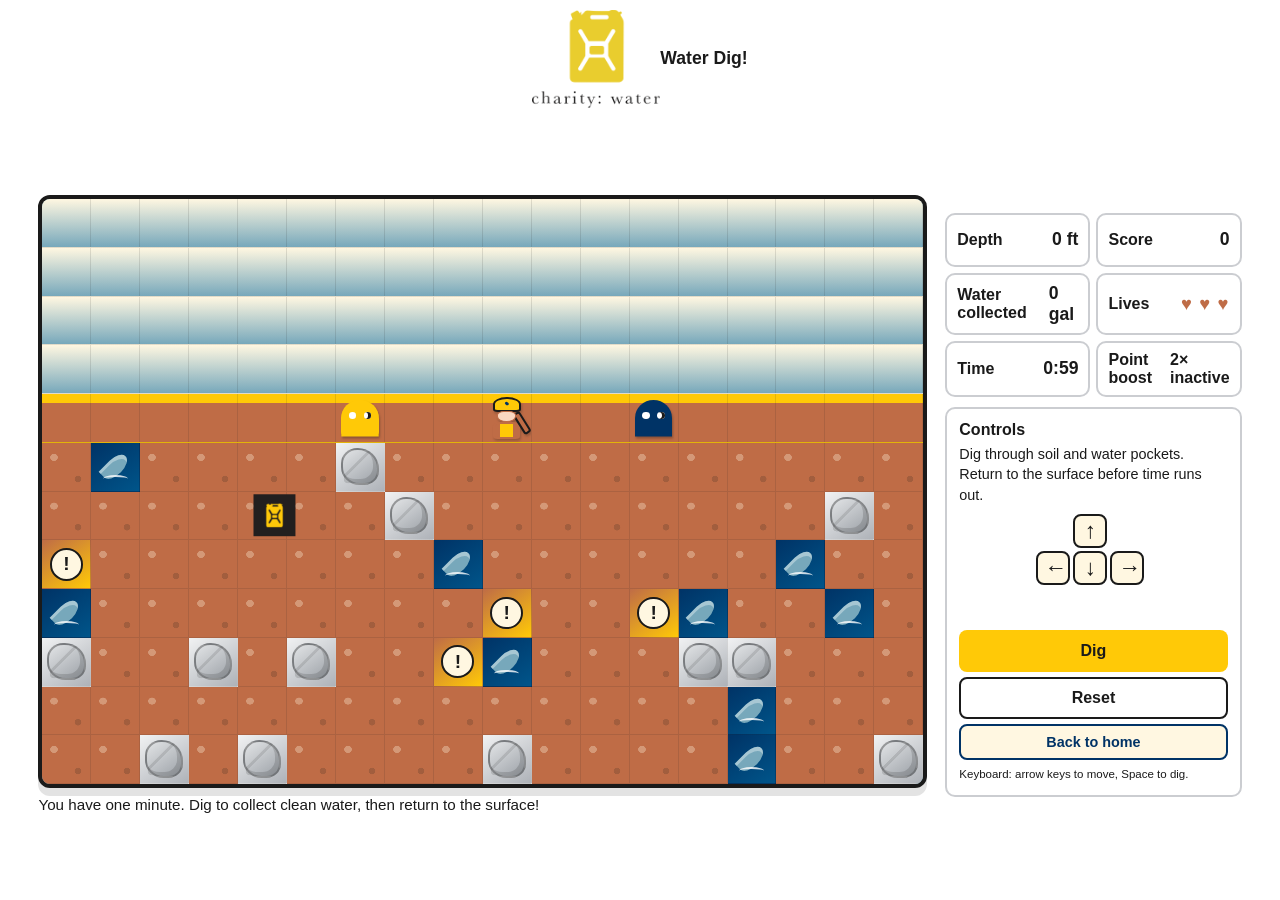
==== game.html @ 1dd49e78 "Initial commit" ====
<!DOCTYPE html>
<html lang="en">
<head>
    <meta charset="UTF-8">
    <meta name="viewport" content="width=device-width, initial-scale=1.0">
    <meta name="theme-color" content="#ffffff">
    <title>Water Dig! - charity: water</title>
    <link rel="stylesheet" href="styles.css">
    <link rel="stylesheet" href="game.css">
</head>
<body class="game-page">
    <header class="site-header game-header">
        <a class="wordmark" href="index.html">
            <img src="img/cw_logo.png" alt="charity: water home">
        </a>
        <span class="game-title">Water Dig!</span>
    </header>

    <main class="game-layout">
        <section class="play-area" aria-labelledby="game-heading">
            <h1 id="game-heading" class="visually-hidden">Dig for water</h1>
            <div class="game-stage">
                <div id="game-board" class="game-board" role="grid" aria-label="Underground digging game board"></div>
                <img id="moving-water-can" class="moving-water-can" src="img/water-can.png" alt="Water can">
                <p id="donation-notice" class="donation-notice" role="status" aria-live="polite" hidden>
                    Donation received! +1,000 points
                </p>
                <p id="game-alert" class="game-alert" role="alert" aria-live="assertive" hidden></p>
                <div id="game-overlay" class="game-overlay" hidden>
                    <h2 id="end-title"></h2>
                    <p id="end-message"></p>
                    <button class="overlay-button" type="button" data-reset-game>Play again</button>
                    <a class="overlay-link" href="index.html">Back to home</a>
                </div>
            </div>
            <p id="game-message" class="game-message" role="status" aria-live="polite">
                You have one minute. Dig to collect clean water, then return to the surface!
            </p>
        </section>

        <aside class="game-sidebar" aria-label="Game status and controls">
            <section class="stats-panel" aria-label="Game stats">
                <div class="stat-card">
                    <span class="stat-label">Depth</span>
                    <span id="depth-value" class="stat-value">0 ft</span>
                </div>
                <div class="stat-card">
                    <span class="stat-label">Score</span>
                    <span id="score-value" class="stat-value">0</span>
                </div>
                <div class="stat-card">
                    <span class="stat-label">Water collected</span>
                    <span id="gallons-value" class="stat-value">0 gal</span>
                </div>
                <div class="stat-card">
                    <span class="stat-label">Lives</span>
                    <span id="lives-value" class="stat-value lives-value">♥ ♥ ♥</span>
                </div>
                <div class="stat-card">
                    <span class="stat-label">Time</span>
                    <span id="time-value" class="stat-value">1:00</span>
                </div>
                <div class="stat-card points-boost-card">
                    <span class="stat-label">Point boost</span>
                    <span id="points-boost-value" class="stat-value points-boost-value">2× inactive</span>
                </div>
            </section>

            <section class="controls-panel" aria-labelledby="controls-heading">
                <h2 id="controls-heading">Controls</h2>
                <p>Dig through soil and water pockets. Return to the surface before time runs out.</p>
                <div class="direction-pad" aria-label="Movement controls">
                    <button class="control-button up-control" type="button" data-direction="up" aria-label="Move up">&uarr;</button>
                    <button class="control-button left-control" type="button" data-direction="left" aria-label="Move left">&larr;</button>
                    <button class="control-button down-control" type="button" data-direction="down" aria-label="Move down">&darr;</button>
                    <button class="control-button right-control" type="button" data-direction="right" aria-label="Move right">&rarr;</button>
                </div>
                <div class="control-actions">
                    <button id="dig-button" class="dig-button" type="button">Dig</button>
                    <button class="reset-button" type="button" data-reset-game>Reset</button>
                    <a class="home-control-button" href="index.html">Back to home</a>
                </div>
                <p class="keyboard-hint">Keyboard: arrow keys to move, Space to dig.</p>
            </section>
        </aside>
    </main>

    <script src="game.js"></script>
</body>
</html>
---- styles.css ----
:root {
    --cw-yellow: #ffc907;
    --cw-navy: #003366;
    --cw-light-blue: #77a8bb;
    --cw-cream: #fff7e1;
    --cw-charcoal: #1a1a1a;
    --cw-rust: #bf6c46;
    --cw-gray: #cbcdd1;
    color-scheme: light;
    font-family: Arial, Helvetica, sans-serif;
    color: var(--cw-charcoal);
    background: #fff;
    font-synthesis: none;
}

* {
    box-sizing: border-box;
}

body {
    min-height: 100vh;
    margin: 0;
    padding: 0 5%;
}

.site-header {
    padding: 30px 0;
}

.wordmark {
    margin: 0;
    line-height: 0;
}

.wordmark img {
    display: block;
    width: clamp(130px, 16vw, 190px);
    height: auto;
}

.donate-button img {
    display: block;
    width: min(56%, 116px);
    height: auto;
    padding: 2px 4px;
    border-radius: 3px;
    background: #fff;
}

.home-screen {
    display: grid;
    grid-template-columns: minmax(0, 1.8fr) minmax(260px, 0.72fr);
    align-items: center;
    gap: clamp(24px, 4vw, 64px);
    max-width: 1400px;
    min-height: calc(100vh - 110px);
    margin: 0 auto;
    padding: 0 0 56px;
}

.image-space {
    min-height: 380px;
}

.title-image {
    display: block;
    width: 100%;
    height: auto;
    object-fit: contain;
}

.menu {
    display: flex;
    flex-direction: column;
    gap: 14px;
}

.menu-button {
    display: flex;
    min-height: 58px;
    align-items: center;
    justify-content: center;
    gap: 14px;
    border: 0;
    border-radius: 8px;
    color: var(--cw-charcoal);
    font: inherit;
    font-size: 1.05rem;
    font-weight: 700;
    text-decoration: none;
}

.start-button {
    justify-content: space-between;
    padding: 0 22px;
    background: var(--cw-yellow);
    cursor: pointer;
}

.start-button:hover {
    background: var(--cw-navy);
    color: #fff;
}

.arrow {
    font-size: 1.6rem;
    line-height: 1;
}

.leaderboard-button {
    position: relative;
    padding: 0 18px;
    background: var(--cw-gray);
    color: var(--cw-charcoal);
    cursor: not-allowed;
}

.coming-soon {
    font-size: 0.75rem;
    font-weight: 600;
}

.secondary-actions {
    display: grid;
    grid-template-columns: 1fr 1fr;
    gap: 14px;
    margin-top: 8px;
}

.secondary-button {
    padding: 0 12px;
    background: var(--cw-navy);
    color: #fff;
    cursor: pointer;
}

.secondary-button:hover {
    background: var(--cw-light-blue);
    color: var(--cw-charcoal);
}

.menu-button:focus-visible {
    outline: 3px solid var(--cw-navy);
    outline-offset: 3px;
}

@media (max-width: 700px) {
    body {
        padding: 0 6%;
    }

    .site-header {
        padding: 24px 0 12px;
    }

    .home-screen {
        grid-template-columns: 1fr;
        gap: 18px;
        min-height: auto;
        padding: 0 0 40px;
    }

    .image-space {
        min-height: min(48vh, 420px);
    }
}
---- game.css ----
.game-page {
    display: flex;
    height: 100dvh;
    min-height: 0;
    flex-direction: column;
    overflow: hidden;
    padding: 0 3%;
}

.game-header {
    display: flex;
    max-width: 1600px;
    align-items: center;
    justify-content: space-between;
    margin: 0 auto;
    flex: 0 0 auto;
    padding: 10px 0;
}

.game-header .wordmark {
    color: inherit;
    text-decoration: none;
}

.game-header .wordmark img {
    width: clamp(100px, 10vw, 130px);
}

.success-header .wordmark img {
    width: clamp(115px, 13vw, 160px);
}

.game-title {
    color: var(--cw-charcoal);
    font-size: 1.1rem;
    font-weight: 700;
}

.visually-hidden {
    position: absolute;
    width: 1px;
    height: 1px;
    overflow: hidden;
    clip: rect(0, 0, 0, 0);
    white-space: nowrap;
    clip-path: inset(50%);
}

.game-layout {
    display: grid;
    min-height: 0;
    flex: 1 1 auto;
    grid-template-columns: minmax(0, 3fr) minmax(250px, 1fr);
    align-items: center;
    gap: 18px;
    max-width: 1600px;
    margin: 0 auto;
    padding-bottom: 8px;
}

.play-area {
    min-width: 0;
}

.game-stage {
    position: relative;
    overflow: hidden;
    width: min(100%, calc(150dvh - 165px));
    aspect-ratio: 3 / 2;
    border: 4px solid var(--cw-charcoal);
    border-radius: 12px;
    background: var(--cw-light-blue);
    box-shadow: 0 8px 0 rgb(26 26 26 / 12%);
}

.moving-water-can {
    position: absolute;
    z-index: 3;
    top: 0;
    left: 0;
    width: clamp(26px, 4vw, 42px);
    height: auto;
    pointer-events: none;
    user-select: none;
    will-change: transform;
}

.donation-notice {
    position: absolute;
    z-index: 4;
    top: 12px;
    left: 50%;
    transform: translateX(-50%);
    margin: 0;
    padding: 10px 16px;
    border: 2px solid var(--cw-navy);
    border-radius: 8px;
    background: var(--cw-cream);
    color: var(--cw-navy);
    font-weight: 800;
    text-align: center;
    box-shadow: 0 3px 8px rgb(26 26 26 / 20%);
    white-space: nowrap;
}

.game-alert {
    position: absolute;
    z-index: 4;
    top: 12px;
    left: 50%;
    transform: translateX(-50%);
    max-width: calc(100% - 24px);
    margin: 0;
    padding: 10px 16px;
    border: 2px solid var(--cw-rust);
    border-radius: 8px;
    background: var(--cw-cream);
    color: var(--cw-charcoal);
    font-weight: 800;
    text-align: center;
    box-shadow: 0 3px 8px rgb(26 26 26 / 20%);
}

.donation-notice[hidden] {
    display: none;
}

.game-alert[hidden] {
    display: none;
}

.game-board {
    display: grid;
    width: 100%;
    height: 100%;
    grid-template-columns: repeat(18, minmax(0, 1fr));
    grid-template-rows: repeat(12, minmax(0, 1fr));
}

.tile {
    position: relative;
    display: flex;
    min-width: 0;
    min-height: 0;
    align-items: center;
    justify-content: center;
    overflow: hidden;
    border-right: 1px solid rgb(26 26 26 / 12%);
    border-bottom: 1px solid rgb(26 26 26 / 12%);
}

.tile-air {
    background: linear-gradient(#fff7e1, #77a8bb);
}

.tile-sky {
    background: linear-gradient(#fff7e1, #77a8bb);
}

.tile-surface {
    background: linear-gradient(to bottom, var(--cw-yellow) 0 18%, var(--cw-rust) 18%);
}

.tile-soil {
    background-color: var(--cw-rust);
    background-image:
        radial-gradient(ellipse at 25% 30%, rgb(255 247 225 / 32%) 0 7%, transparent 8%),
        radial-gradient(ellipse at 75% 75%, rgb(26 26 26 / 18%) 0 6%, transparent 7%);
}

.tile-rock {
    background:
        radial-gradient(ellipse at 25% 75%, rgb(26 26 26 / 14%) 0 8%, transparent 9%),
        linear-gradient(145deg, #f1f2f3, #aeb2b8);
}

.tile-rock::before {
    width: 72%;
    height: 70%;
    border: 2px solid rgb(26 26 26 / 36%);
    border-radius: 42% 55% 38% 48%;
    background:
        linear-gradient(135deg, transparent 0 38%, rgb(26 26 26 / 12%) 39% 44%, transparent 45%),
        linear-gradient(145deg, #e2e4e6, #9da2a8);
    box-shadow: inset -4px -4px 0 rgb(26 26 26 / 16%);
    content: "";
}

.tile-clean-water {
    background: linear-gradient(145deg, var(--cw-navy), #00558a);
}

.tile-dirty-water::before {
    position: absolute;
    display: grid;
    width: 60%;
    height: 60%;
    place-items: center;
    border: 2px solid var(--cw-navy);
    border-radius: 50%;
    color: var(--cw-navy);
    font-size: clamp(0.65rem, 1.5vw, 1.2rem);
    font-weight: 900;
    content: "";
}

.tile-clean-water::before {
    width: 34%;
    height: 62%;
    transform: rotate(45deg);
    border: 0;
    border-radius: 50% 50% 50% 0;
    background: var(--cw-light-blue);
    box-shadow: inset 3px 3px 0 rgb(255 255 255 / 35%);
    content: "";
}

.tile-clean-water::after {
    position: absolute;
    bottom: 17%;
    left: 24%;
    width: 52%;
    height: 12%;
    border-top: 2px solid rgb(255 255 255 / 80%);
    border-radius: 50%;
    content: "";
}

.tile-dirty-water {
    background: linear-gradient(145deg, var(--cw-rust), var(--cw-yellow));
}

.tile-dirty-water::before {
    border-color: var(--cw-charcoal);
    background: var(--cw-cream);
    color: var(--cw-charcoal);
    content: "!";
}

.miner-avatar {
    position: relative;
    z-index: 2;
    display: flex;
    width: 88%;
    height: 96%;
    flex-direction: column;
    align-items: center;
    justify-content: center;
    filter: drop-shadow(1px 2px 1px rgb(26 26 26 / 25%));
}

.miner-helmet {
    position: relative;
    z-index: 1;
    width: 65%;
    height: 32%;
    border: 2px solid var(--cw-charcoal);
    border-radius: 50% 50% 18% 18%;
    background: var(--cw-yellow);
}

.miner-helmet::after {
    position: absolute;
    top: 24%;
    left: 43%;
    width: 16%;
    height: 25%;
    transform: rotate(45deg);
    border-radius: 60% 40% 60% 40%;
    background: var(--cw-navy);
    content: "";
}

.miner-face {
    z-index: 1;
    width: 45%;
    height: 25%;
    margin-top: -3%;
    border: 1px solid var(--cw-rust);
    border-radius: 35% 35% 48% 48%;
    background: #fbd8c1;
}

.miner-body {
    width: 64%;
    height: 38%;
    margin-top: -1%;
    border: 2px solid var(--cw-rust);
    border-radius: 28% 28% 16% 16%;
    background: linear-gradient(90deg, var(--cw-rust) 0 22%, var(--cw-yellow) 22% 78%, var(--cw-rust) 78%);
}

.miner-avatar::after {
    position: absolute;
    right: 5%;
    bottom: 14%;
    width: 9%;
    height: 43%;
    transform: rotate(-32deg);
    border: 2px solid var(--cw-charcoal);
    border-radius: 3px;
    background: var(--cw-rust);
    content: "";
}

.ghost {
    position: relative;
    z-index: 2;
    width: 78%;
    height: 76%;
    border-radius: 50% 50% 12% 12%;
    animation: ghost-float 700ms ease-in-out infinite alternate;
    filter: drop-shadow(1px 2px 1px rgb(26 26 26 / 32%));
}

.ghost::after {
    position: absolute;
    right: 0;
    bottom: -1%;
    left: 0;
    height: 20%;
    background: inherit;
    clip-path: polygon(0 0, 25% 55%, 50% 0, 75% 55%, 100% 0, 100% 100%, 0 100%);
    content: "";
}

.ghost-yellow {
    background: var(--cw-yellow);
}

.ghost-blue {
    background: var(--cw-navy);
}

.ghost-eyes {
    position: absolute;
    top: 34%;
    left: 20%;
    display: flex;
    width: 60%;
    height: 24%;
    justify-content: space-between;
}

.ghost-eyes::before,
.ghost-eyes::after {
    width: 34%;
    height: 80%;
    border-radius: 50%;
    background: #fff;
    content: "";
}

.ghost-eyes::after {
    box-shadow: inset -3px 0 #1a1a1a;
}

.game-message {
    min-height: 1.2em;
    margin: 8px 0 0;
    color: var(--cw-charcoal);
    font-size: 0.95rem;
}

.game-sidebar {
    display: flex;
    flex-direction: column;
    gap: 10px;
}

.stats-panel {
    display: grid;
    grid-template-columns: repeat(2, minmax(0, 1fr));
    gap: 6px;
}

.stat-card,
.controls-panel {
    border: 2px solid var(--cw-gray);
    border-radius: 10px;
    background: #fff;
}

.stat-card {
    display: flex;
    min-height: 54px;
    align-items: center;
    justify-content: space-between;
    gap: 4px;
    padding: 8px 10px;
}

.stat-label {
    color: var(--cw-charcoal);
    font-weight: 700;
}

.stat-value {
    font-size: 1.1rem;
    font-weight: 800;
}

.lives-value {
    color: var(--cw-rust);
    font-size: 1.15rem;
    letter-spacing: 0.06em;
}

.points-boost-value {
    color: var(--cw-charcoal);
    font-size: 1rem;
}

.points-boost-value.is-active {
    color: var(--cw-navy);
}

.time-running-low {
    color: var(--cw-rust);
}

.controls-panel {
    padding: 12px;
}

.controls-panel h2 {
    margin: 0 0 5px;
    font-size: 1rem;
}

.controls-panel p {
    margin: 0;
    color: var(--cw-charcoal);
    font-size: 0.9rem;
    line-height: 1.45;
}

.direction-pad {
    display: grid;
    width: 114px;
    grid-template: repeat(3, 34px) / repeat(3, 34px);
    gap: 3px;
    margin: 8px auto;
}

.control-button {
    border: 2px solid var(--cw-charcoal);
    border-radius: 8px;
    background: var(--cw-cream);
    color: var(--cw-charcoal);
    cursor: pointer;
    font: inherit;
    font-size: 1.4rem;
    font-weight: 800;
    touch-action: manipulation;
}

.control-button:hover {
    background: var(--cw-light-blue);
}

.up-control {
    grid-area: 1 / 2;
}

.left-control {
    grid-area: 2 / 1;
}

.down-control {
    grid-area: 2 / 2;
}

.right-control {
    grid-area: 2 / 3;
}

.dig-button,
.reset-button,
.home-control-button,
.overlay-button {
    display: flex;
    min-height: 42px;
    align-items: center;
    justify-content: center;
    border: 0;
    border-radius: 8px;
    background: var(--cw-yellow);
    color: var(--cw-charcoal);
    cursor: pointer;
    font: inherit;
    font-weight: 800;
    text-decoration: none;
}

.dig-button {
    width: 100%;
}

.reset-button {
    width: 100%;
    border: 2px solid var(--cw-charcoal);
    background: #fff;
}

.home-control-button {
    min-height: 36px;
    border: 2px solid var(--cw-navy);
    background: var(--cw-cream);
    color: var(--cw-navy);
    font-size: 0.9rem;
}

.dig-button:hover,
.reset-button:hover,
.home-control-button:hover,
.overlay-button:hover {
    background: var(--cw-navy);
    color: #fff;
}

.control-actions {
    display: grid;
    gap: 5px;
}

.controls-panel .keyboard-hint {
    margin-top: 6px;
    font-size: 0.72rem;
}

.game-overlay {
    position: absolute;
    z-index: 5;
    inset: 0;
    display: flex;
    flex-direction: column;
    align-items: center;
    justify-content: center;
    gap: 12px;
    padding: 24px;
    background: rgb(255 255 255 / 94%);
    text-align: center;
}

.game-overlay[hidden] {
    display: none;
}

.game-overlay h2 {
    margin: 0;
    font-size: clamp(1.5rem, 3vw, 2.5rem);
}

.game-overlay p {
    margin: 0 0 8px;
}

.overlay-button {
    width: min(100%, 220px);
    padding: 0 18px;
}

.overlay-link {
    color: var(--cw-navy);
    font-weight: 700;
}

.game-page :is(a, button):focus-visible {
    outline: 3px solid var(--cw-navy);
    outline-offset: 3px;
}

@keyframes ghost-float {
    from {
        transform: translateY(1px);
    }

    to {
        transform: translateY(-2px);
    }
}

@media (max-width: 850px) {
    .game-page {
        display: flex;
        height: 100dvh;
        min-height: 0;
        flex-direction: column;
        overflow: hidden;
    }

    .game-header {
        flex: 0 0 auto;
        padding: 8px 0;
    }

    .game-header .wordmark img {
        width: 96px;
    }

    .game-layout {
        min-height: 0;
        flex: 1 1 auto;
        grid-template-columns: minmax(0, 1.6fr) minmax(200px, 0.9fr);
        align-items: center;
        gap: 12px;
        padding-bottom: 8px;
    }

    .game-stage {
        width: min(100%, 75dvh);
        aspect-ratio: 3 / 2;
    }

    .game-message {
        margin-top: 6px;
        font-size: 0.8rem;
    }

    .game-sidebar {
        gap: 8px;
    }

    .stats-panel {
        grid-template-columns: repeat(2, minmax(0, 1fr));
        gap: 6px;
    }

    .stat-card {
        min-height: 48px;
        gap: 4px;
        padding: 6px 8px;
    }

    .stat-label {
        font-size: 0.8rem;
    }

    .stat-value {
        font-size: 1rem;
    }

    .lives-value,
    .points-boost-value {
        font-size: 0.85rem;
    }

    .controls-panel {
        display: grid;
        grid-template-columns: minmax(100px, 1fr) minmax(0, 1fr);
        grid-template-rows: auto 1fr;
        align-items: center;
        gap: 6px;
        padding: 10px;
    }

    .controls-panel h2 {
        grid-column: 1 / -1;
        margin: 0;
        font-size: 1rem;
    }

    .controls-panel > p,
    .controls-panel .keyboard-hint {
        display: none;
    }

    .direction-pad {
        width: 102px;
        grid-area: 2 / 1;
        grid-template: repeat(3, 30px) / repeat(3, 30px);
        gap: 3px;
        margin: 0 auto;
    }

    .control-button {
        font-size: 1.1rem;
    }

    .dig-button {
        min-height: 44px;
    }

    .reset-button {
        min-height: 40px;
    }

    .home-control-button {
        min-height: 36px;
        font-size: 0.8rem;
    }

    .control-actions {
        grid-area: 2 / 2;
        align-self: center;
    }
}

@media (max-width: 850px) and (max-height: 600px) {
    .game-header {
        padding: 3px 0;
    }

    .game-header .wordmark img {
        width: 72px;
    }

    .game-stage {
        width: min(100%, 57dvh);
    }

    .game-sidebar {
        gap: 5px;
    }

    .stat-card {
        min-height: 38px;
        padding: 4px 6px;
    }

    .stat-label {
        font-size: 0.7rem;
    }

    .stat-value {
        font-size: 0.85rem;
    }

    .stats-panel {
        gap: 3px;
    }

    .stat-card {
        min-height: 38px;
        padding: 3px 6px;
    }

    .controls-panel {
        gap: 3px;
        padding: 5px;
    }
}

@media (max-width: 560px) {
    .game-page {
        display: flex;
        height: 100dvh;
        min-height: 0;
        flex-direction: column;
        overflow: hidden;
        padding: 0 4%;
    }

    .game-header {
        flex: 0 0 auto;
        padding: 6px 0;
    }

    .game-header .wordmark img {
        width: 78px;
    }

    .game-title {
        font-size: 0.95rem;
    }

    .game-layout {
        display: grid;
        min-height: 0;
        flex: 1 1 auto;
        grid-template-columns: minmax(0, 1fr);
        grid-template-rows: auto auto;
        align-content: start;
        gap: 6px;
        padding-bottom: 4px;
    }

    .play-area {
        display: grid;
        min-height: 0;
        grid-template-rows: auto auto;
        gap: 3px;
    }

    .game-stage {
        width: 100%;
        height: min(34dvh, 240px);
        aspect-ratio: auto;
        justify-self: center;
    }

    .game-message {
        min-height: 1.15em;
        overflow: hidden;
        margin: 0;
        font-size: 0.75rem;
        line-height: 1.15;
        text-overflow: ellipsis;
        white-space: nowrap;
    }

    .game-sidebar {
        display: grid;
        grid-template-columns: 1fr;
        gap: 6px;
    }

    .stats-panel {
        grid-template-columns: repeat(2, minmax(0, 1fr));
        gap: 4px;
    }

    .stat-card {
        min-height: 38px;
        gap: 4px;
        padding: 4px 7px;
    }

    .stat-label {
        font-size: 0.72rem;
    }

    .stat-value {
        font-size: 0.95rem;
    }

    .lives-value,
    .points-boost-value {
        font-size: 0.8rem;
    }

    .controls-panel {
        display: grid;
        grid-template-columns: minmax(112px, 1fr) minmax(0, 1fr);
        grid-template-rows: auto 1fr;
        align-items: center;
        gap: 4px 8px;
        padding: 6px 8px;
    }

    .controls-panel h2 {
        grid-column: 1 / -1;
        margin: 0;
        font-size: 0.85rem;
    }

    .controls-panel > p {
        display: none;
    }

    .direction-pad {
        width: 114px;
        grid-area: 2 / 1;
        grid-template: repeat(3, 34px) / repeat(3, 34px);
        gap: 3px;
        margin: 0 auto;
    }

    .control-button {
        font-size: 1.15rem;
    }

    .dig-button {
        min-height: 44px;
        align-self: center;
    }

    .controls-panel .keyboard-hint {
        display: none;
    }
}

@media (max-width: 560px) and (max-height: 620px) {
    .game-stage {
        height: min(30dvh, 180px);
    }

    .game-header {
        padding: 3px 0;
    }

    .game-header .wordmark img {
        width: 66px;
    }

    .controls-panel {
        padding: 4px 8px;
    }

    .direction-pad {
        grid-template: repeat(3, 30px) / repeat(3, 30px);
        width: 100px;
    }
}
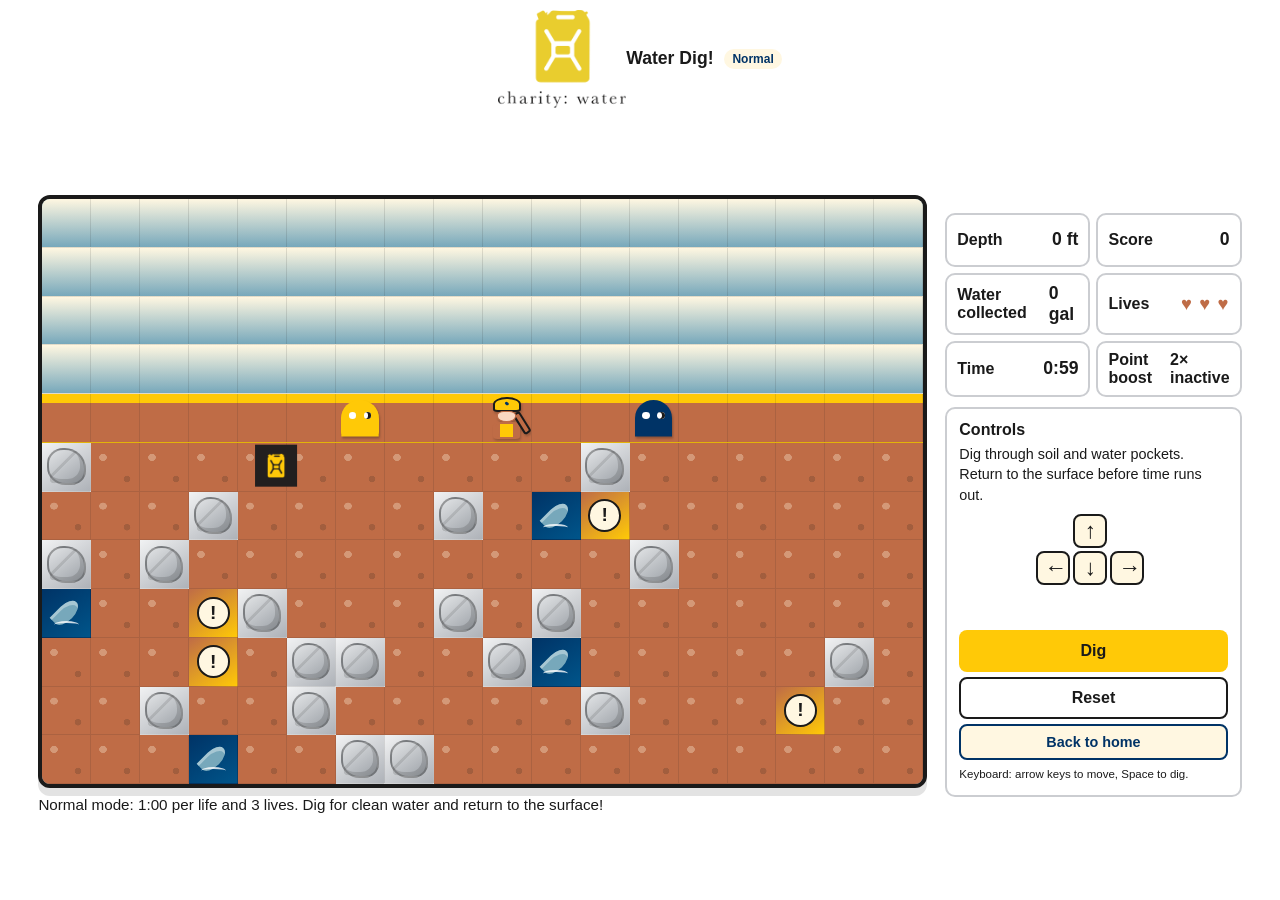
==== commit c55c8212: "Difficulty modes added." ====
--- a/game.html
+++ b/game.html
@@ -13,7 +13,7 @@
         <a class="wordmark" href="index.html">
             <img src="img/cw_logo.png" alt="charity: water home">
         </a>
-        <span class="game-title">Water Dig!</span>
+        <span class="game-title">Water Dig! <span id="difficulty-label" class="difficulty-badge">Normal</span></span>
     </header>
 
     <main class="game-layout">
--- a/styles.css
+++ b/styles.css
@@ -90,6 +90,37 @@
     text-decoration: none;
 }
 
+.start-game-form {
+    display: grid;
+    gap: 8px;
+}
+
+.start-game-form label {
+    font-weight: 700;
+}
+
+.start-game-form select {
+    min-height: 46px;
+    padding: 0 12px;
+    border: 2px solid var(--cw-gray);
+    border-radius: 8px;
+    background: #fff;
+    color: var(--cw-charcoal);
+    font: inherit;
+}
+
+.start-game-form select:focus-visible {
+    outline: 3px solid var(--cw-navy);
+    outline-offset: 3px;
+}
+
+.difficulty-hint {
+    margin: 0;
+    color: var(--cw-charcoal);
+    font-size: 0.9rem;
+    line-height: 1.4;
+}
+
 .start-button {
     justify-content: space-between;
     padding: 0 22px;
@@ -108,11 +139,15 @@
 }
 
 .leaderboard-button {
-    position: relative;
     padding: 0 18px;
-    background: var(--cw-gray);
-    color: var(--cw-charcoal);
-    cursor: not-allowed;
+    background: var(--cw-navy);
+    color: #fff;
+    cursor: pointer;
+}
+
+.leaderboard-button:hover {
+    background: var(--cw-light-blue);
+    color: var(--cw-charcoal);
 }
 
 .coming-soon {
--- a/game.css
+++ b/game.css
@@ -34,6 +34,17 @@
     color: var(--cw-charcoal);
     font-size: 1.1rem;
     font-weight: 700;
+}
+
+.difficulty-badge {
+    display: inline-block;
+    margin-left: 6px;
+    padding: 3px 8px;
+    border-radius: 999px;
+    background: var(--cw-cream);
+    color: var(--cw-navy);
+    font-size: 0.75rem;
+    vertical-align: middle;
 }
 
 .visually-hidden {
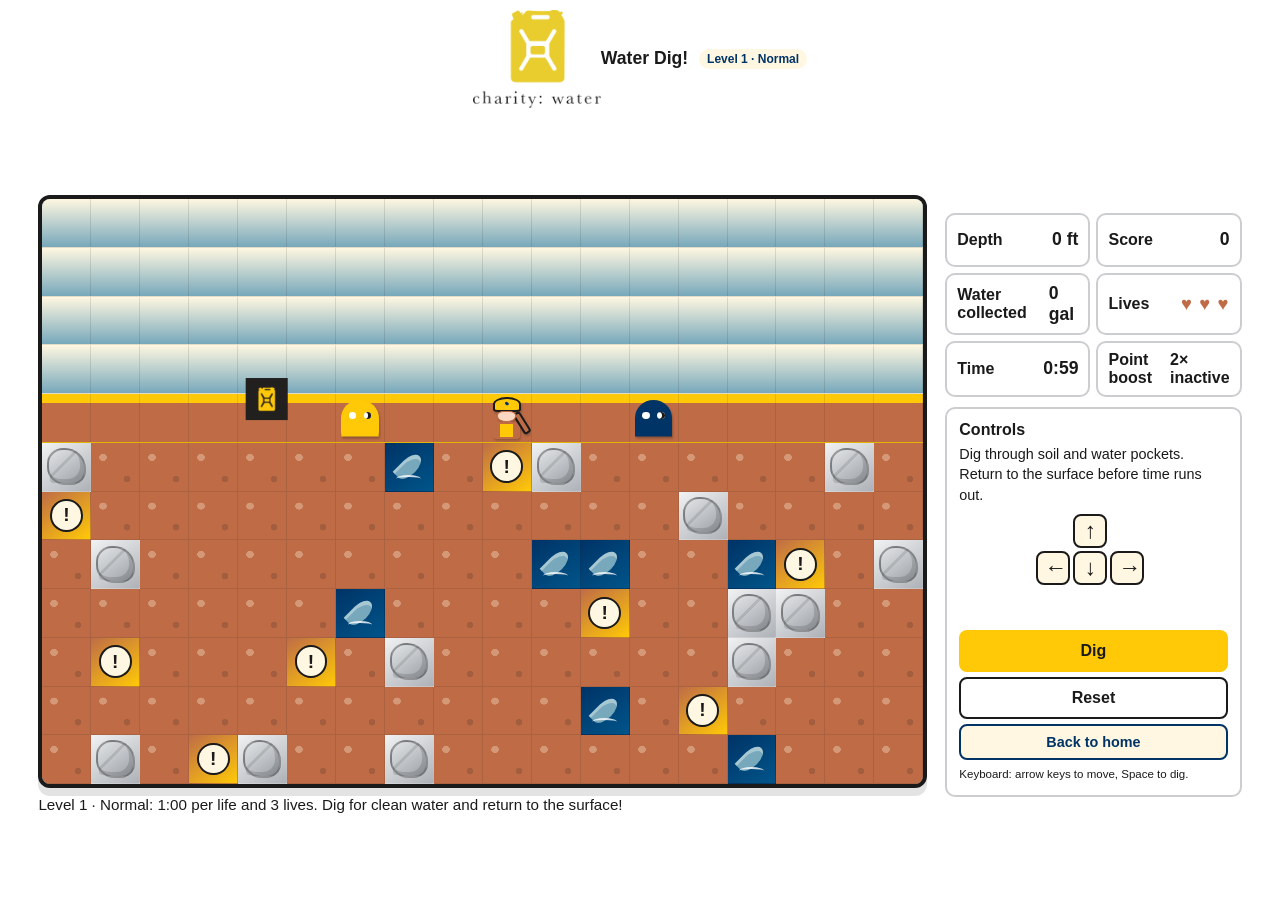
==== commit 2cbd2903: "Progressive difficulty." ====
--- a/game.html
+++ b/game.html
@@ -13,7 +13,7 @@
         <a class="wordmark" href="index.html">
             <img src="img/cw_logo.png" alt="charity: water home">
         </a>
-        <span class="game-title">Water Dig! <span id="difficulty-label" class="difficulty-badge">Normal</span></span>
+        <span class="game-title">Water Dig! <span id="difficulty-label" class="difficulty-badge">Level 1 · Normal</span></span>
     </header>
 
     <main class="game-layout">
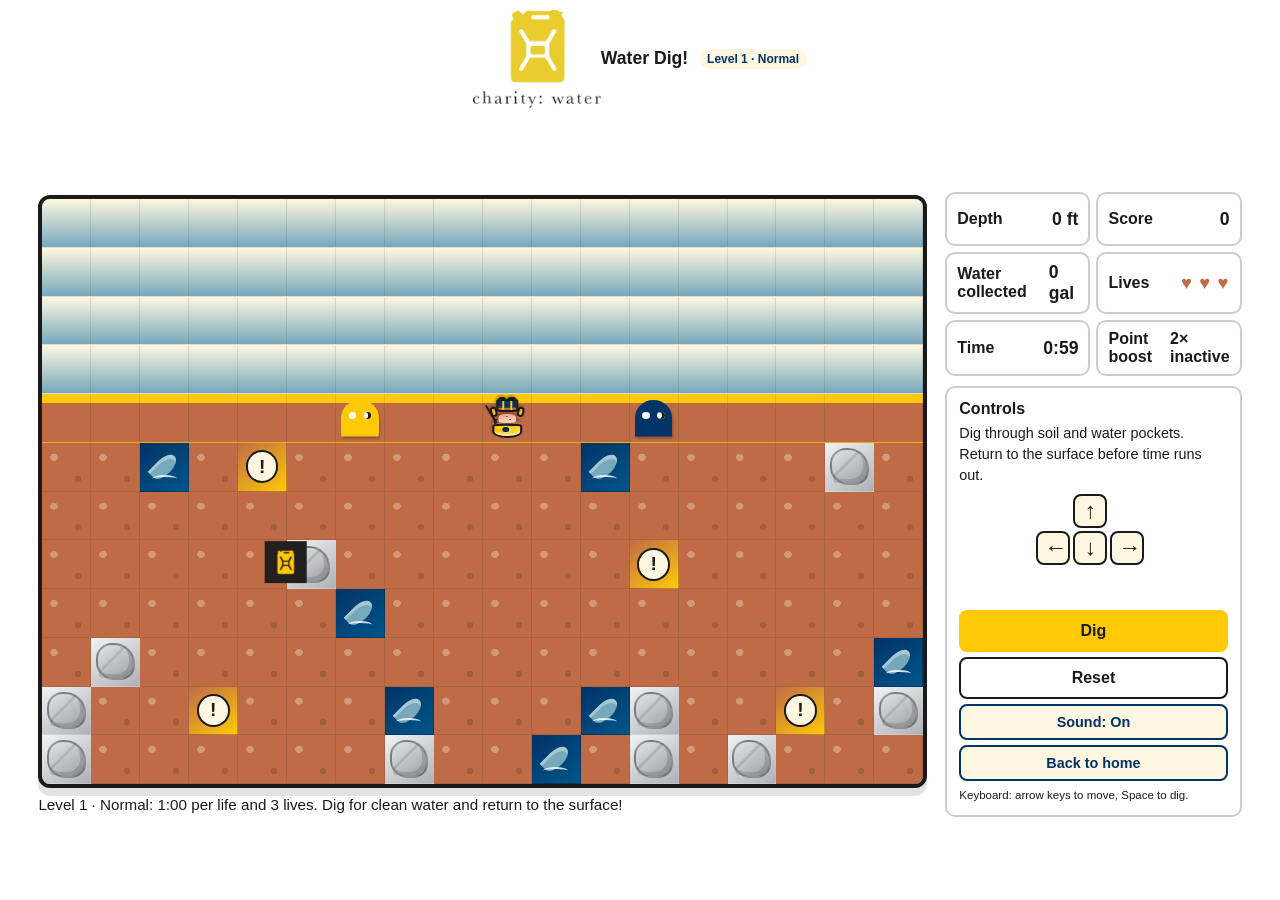
==== commit 3378df80: "Playing sounds" ====
--- a/game.html
+++ b/game.html
@@ -78,6 +78,7 @@
                 <div class="control-actions">
                     <button id="dig-button" class="dig-button" type="button">Dig</button>
                     <button class="reset-button" type="button" data-reset-game>Reset</button>
+                    <button id="sound-toggle" class="sound-toggle" type="button" aria-pressed="true">Sound: On</button>
                     <a class="home-control-button" href="index.html">Back to home</a>
                 </div>
                 <p class="keyboard-hint">Keyboard: arrow keys to move, Space to dig.</p>
--- a/game.css
+++ b/game.css
@@ -251,67 +251,251 @@
 .miner-avatar {
     position: relative;
     z-index: 2;
+    width: 84%;
+    height: 92%;
+    transform-origin: center;
+    filter: drop-shadow(1px 2px 1px rgb(26 26 26 / 30%));
+    transition: transform 140ms ease-out;
+}
+
+.miner-sprite {
     display: flex;
-    width: 88%;
-    height: 96%;
+    width: 100%;
+    height: 100%;
     flex-direction: column;
     align-items: center;
     justify-content: center;
-    filter: drop-shadow(1px 2px 1px rgb(26 26 26 / 25%));
+}
+
+.miner-facing-up {
+    transform: rotate(0);
+}
+
+.miner-facing-right {
+    transform: rotate(90deg);
+}
+
+.miner-facing-down {
+    transform: rotate(180deg);
+}
+
+.miner-facing-left {
+    transform: rotate(-90deg);
 }
 
 .miner-helmet {
     position: relative;
     z-index: 1;
-    width: 65%;
-    height: 32%;
+    width: 76%;
+    height: 30%;
+    border: 2px solid #1a1a1a;
+    border-radius: 48% 48% 18% 18%;
+    background: linear-gradient(160deg, #ffe46b, var(--cw-yellow) 65%);
+    box-shadow: 0 3px 0 var(--cw-rust), inset 0 2px 0 rgb(255 255 255 / 55%);
+}
+
+.miner-helmet::after {
+    position: absolute;
+    top: 36%;
+    left: 42%;
+    width: 17%;
+    height: 35%;
+    border: 1px solid var(--cw-charcoal);
+    border-radius: 50%;
+    background: var(--cw-navy);
+    box-shadow: 0 0 4px rgb(255 255 255 / 75%);
+    content: "";
+}
+
+.miner-face {
+    position: relative;
+    z-index: 1;
+    width: 48%;
+    height: 25%;
+    margin-top: 1%;
+    border: 1px solid #8a4b32;
+    border-radius: 32% 32% 44% 44%;
+    background: linear-gradient(#fbd8c1, #e8ad83);
+}
+
+.miner-face::before {
+    position: absolute;
+    top: 37%;
+    left: 26%;
+    width: 10%;
+    height: 12%;
+    border-radius: 50%;
+    background: var(--cw-charcoal);
+    box-shadow: 14px 0 var(--cw-charcoal);
+    content: "";
+}
+
+.miner-face::after {
+    position: absolute;
+    bottom: 20%;
+    left: 42%;
+    width: 18%;
+    height: 10%;
+    border-bottom: 1px solid #8a4b32;
+    border-radius: 50%;
+    content: "";
+}
+
+.miner-body {
+    position: relative;
+    z-index: 1;
+    width: 56%;
+    height: 31%;
+    margin-top: 2%;
     border: 2px solid var(--cw-charcoal);
-    border-radius: 50% 50% 18% 18%;
-    background: var(--cw-yellow);
-}
-
-.miner-helmet::after {
-    position: absolute;
-    top: 24%;
-    left: 43%;
-    width: 16%;
-    height: 25%;
-    transform: rotate(45deg);
-    border-radius: 60% 40% 60% 40%;
-    background: var(--cw-navy);
+    border-radius: 20% 20% 12% 12%;
+    background:
+        linear-gradient(90deg, transparent 0 23%, var(--cw-yellow) 24% 31%, transparent 32% 68%, var(--cw-yellow) 69% 76%, transparent 77%),
+        linear-gradient(var(--cw-rust) 0 27%, var(--cw-navy) 28% 100%);
+}
+
+.miner-arm {
+    position: absolute;
+    z-index: 0;
+    top: 53%;
+    width: 18%;
+    height: 23%;
+    border: 2px solid var(--cw-charcoal);
+    border-radius: 40%;
+    background: linear-gradient(var(--cw-yellow), #e5a914);
+}
+
+.miner-arm-left {
+    left: 8%;
+    transform: rotate(14deg);
+}
+
+.miner-arm-right {
+    right: 8%;
+    transform: rotate(-14deg);
+}
+
+.miner-leg {
+    position: absolute;
+    bottom: 2%;
+    width: 22%;
+    height: 20%;
+    border: 2px solid var(--cw-charcoal);
+    border-radius: 20% 20% 35% 35%;
+    background: linear-gradient(var(--cw-navy) 0 70%, var(--cw-rust) 71%);
+}
+
+.miner-leg-left {
+    left: 27%;
+}
+
+.miner-leg-right {
+    right: 27%;
+}
+
+.miner-tool {
+    position: absolute;
+    z-index: 2;
+    right: 7%;
+    bottom: 18%;
+    width: 5%;
+    height: 48%;
+    transform: rotate(-32deg);
+    border: 1px solid var(--cw-charcoal);
+    border-radius: 3px;
+    background: linear-gradient(90deg, var(--cw-rust), #e1a071, var(--cw-rust));
+}
+
+.miner-tool::after {
+    position: absolute;
+    top: -3%;
+    left: -150%;
+    width: 390%;
+    height: 13%;
+    transform: rotate(8deg);
+    border: 1px solid var(--cw-charcoal);
+    border-radius: 3px;
+    background: #c5c9cc;
     content: "";
 }
 
-.miner-face {
-    z-index: 1;
-    width: 45%;
-    height: 25%;
-    margin-top: -3%;
-    border: 1px solid var(--cw-rust);
-    border-radius: 35% 35% 48% 48%;
-    background: #fbd8c1;
-}
-
-.miner-body {
-    width: 64%;
-    height: 38%;
-    margin-top: -1%;
-    border: 2px solid var(--cw-rust);
-    border-radius: 28% 28% 16% 16%;
-    background: linear-gradient(90deg, var(--cw-rust) 0 22%, var(--cw-yellow) 22% 78%, var(--cw-rust) 78%);
-}
-
-.miner-avatar::after {
-    position: absolute;
-    right: 5%;
-    bottom: 14%;
-    width: 9%;
-    height: 43%;
-    transform: rotate(-32deg);
-    border: 2px solid var(--cw-charcoal);
-    border-radius: 3px;
-    background: var(--cw-rust);
-    content: "";
+.miner-running .miner-sprite {
+    animation: miner-run-bob 150ms ease-in-out infinite alternate;
+}
+
+.miner-running .miner-arm-left,
+.miner-running .miner-leg-right {
+    animation: miner-run-back 150ms ease-in-out infinite alternate;
+}
+
+.miner-running .miner-arm-right,
+.miner-running .miner-leg-left {
+    animation: miner-run-forward 150ms ease-in-out infinite alternate;
+}
+
+.miner-digging .miner-sprite {
+    animation: miner-dig-bob 240ms ease-in-out 2 alternate;
+}
+
+.miner-digging .miner-arm-right {
+    transform-origin: 50% 10%;
+    animation: miner-dig-swing 240ms ease-in-out 2 alternate;
+}
+
+.miner-digging .miner-tool {
+    transform-origin: 50% 90%;
+    animation: miner-tool-swing 240ms ease-in-out 2 alternate;
+}
+
+@keyframes miner-run-bob {
+    to {
+        translate: 0 -7%;
+    }
+}
+
+@keyframes miner-run-back {
+    to {
+        transform: rotate(28deg);
+    }
+}
+
+@keyframes miner-run-forward {
+    to {
+        transform: rotate(-28deg);
+    }
+}
+
+@keyframes miner-dig-bob {
+    to {
+        translate: 0 4%;
+    }
+}
+
+@keyframes miner-dig-swing {
+    to {
+        transform: rotate(-35deg);
+    }
+}
+
+@keyframes miner-tool-swing {
+    to {
+        transform: rotate(-70deg);
+    }
+}
+
+@media (prefers-reduced-motion: reduce) {
+    .miner-avatar,
+    .miner-running .miner-sprite,
+    .miner-running .miner-arm-left,
+    .miner-running .miner-arm-right,
+    .miner-running .miner-leg-left,
+    .miner-running .miner-leg-right,
+    .miner-digging .miner-sprite,
+    .miner-digging .miner-arm-right,
+    .miner-digging .miner-tool {
+        transition: none;
+        animation: none;
+    }
 }
 
 .ghost {
@@ -488,6 +672,7 @@
 
 .dig-button,
 .reset-button,
+.sound-toggle,
 .home-control-button,
 .overlay-button {
     display: flex;
@@ -514,6 +699,15 @@
     background: #fff;
 }
 
+.sound-toggle {
+    width: 100%;
+    min-height: 36px;
+    border: 2px solid var(--cw-navy);
+    background: var(--cw-cream);
+    color: var(--cw-navy);
+    font-size: 0.9rem;
+}
+
 .home-control-button {
     min-height: 36px;
     border: 2px solid var(--cw-navy);
@@ -524,6 +718,7 @@
 
 .dig-button:hover,
 .reset-button:hover,
+.sound-toggle:hover,
 .home-control-button:hover,
 .overlay-button:hover {
     background: var(--cw-navy);
